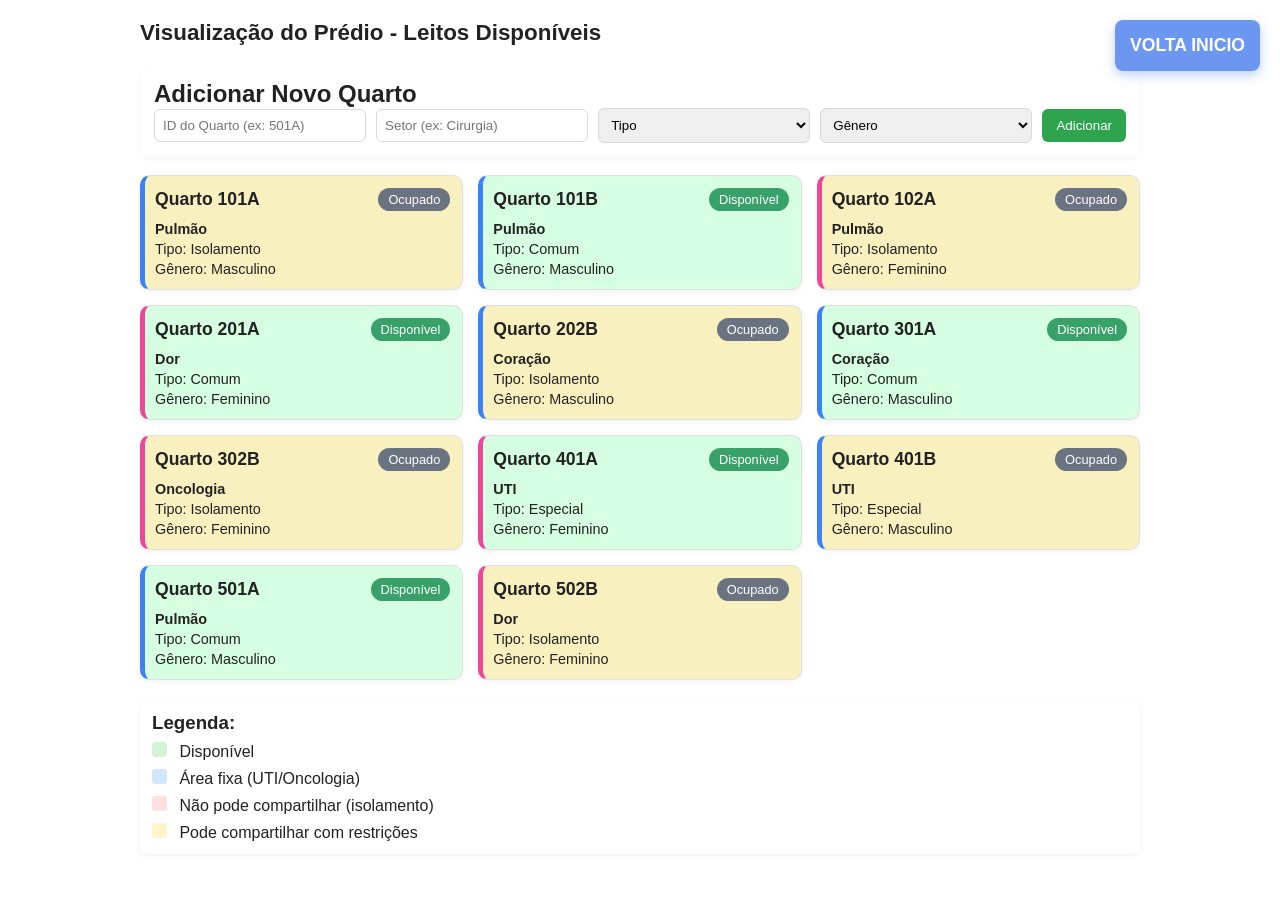
==== predio.html @ dd547dcc "Initial commit" ====
<!DOCTYPE html>
<html lang="pt-BR">
    <head>
        <meta charset="UTF-8">
        <meta name="viewport" content="width=device-width, initial-scale=1.0">
        <title>Leitos Disponíveis</title>
        <link rel="stylesheet" href="styles.css">
    </head>
    <body>
        <div class="container">
            <header>
                <h1>Visualização do Prédio - Leitos Disponíveis</h1>
                
                <a href="index.html" ><button class="home">Volta inicio</button></a>
                
            </header>

            <section class="add-room-section">
                <h2>Adicionar Novo Quarto</h2>
                <form id="addRoomForm">
                    <input id="quartoId" type="text" placeholder="ID do Quarto (ex: 501A)" required />
                    <input id="setor" type="text" placeholder="Setor (ex: Cirurgia)" required />
                    <select id="tipo" required>
                        <option value="">Tipo</option>
                        <option value="Comum">Comum</option>
                        <option value="Isolamento">Isolamento</option>
                        <option value="Pós-operatório">Pós-operatório</option>
                        <option value="Crítico">Crítico (UTI)</option>
                    </select>
                    <select id="genero" required>
                        <option value="">Gênero</option>
                        <option value="Masculino">Masculino</option>
                        <option value="Feminino">Feminino</option>
                    </select>
                    <button type="submit">Adicionar</button>
                </form>
            </section>

            <main>
                <div class="quartos-grid">
                    <!-- Card de quarto -->
                    <div class="quarto-card ocupado Masculino">
                        <div class="quarto-header">
                            <h3>Quarto 101A</h3>
                            <span class="status">Ocupado</span>
                        </div>
                        <div class="quarto-body">
                            <p><strong>Pulmão</strong></p>
                            <p>Tipo: Isolamento</p>
                            <p>Gênero: Masculino</p>
                        </div>
                    </div>

                    <!-- Quarto 101B - Disponível -->
                    <div class="quarto-card disponivel Masculino">
                        <div class="quarto-header">
                            <h3>Quarto 101B</h3>
                            <span class="status">Disponível</span>
                        </div>
                        <div class="quarto-body">
                            <p><strong>Pulmão</strong></p>
                            <p>Tipo: Comum</p>
                            <p>Gênero: Masculino</p>
                        </div>
                    </div>

                    <!-- Quarto 102A - Ocupado -->
                    <div class="quarto-card ocupado Feminino">
                        <div class="quarto-header">
                            <h3>Quarto 102A</h3>
                            <span class="status">Ocupado</span>
                        </div>
                        <div class="quarto-body">
                            <p><strong>Pulmão</strong></p>
                            <p>Tipo: Isolamento</p>
                            <p>Gênero: Feminino</p>
                        </div>
                    </div>

                    <!-- Quarto 201A - Disponível (Dor) -->
                    <div class="quarto-card disponivel Feminino comum">
                        <div class="quarto-header">
                            <h3>Quarto 201A</h3>
                            <span class="status">Disponível</span>
                        </div>
                        <div class="quarto-body">
                            <p><strong>Dor</strong></p>
                            <p>Tipo: Comum</p>
                            <p>Gênero: Feminino</p>
                        </div>
                    </div>

                    <!-- Quarto 202B - Ocupado (Coração) -->
                    <div class="quarto-card ocupado Masculino isolamento">
                        <div class="quarto-header">
                            <h3>Quarto 202B</h3>
                            <span class="status">Ocupado</span>
                        </div>
                        <div class="quarto-body">
                            <p><strong>Coração</strong></p>
                            <p>Tipo: Isolamento</p>
                            <p>Gênero: Masculino</p>
                        </div>
                    </div>

                    <!-- Quarto 301A - Disponível (Coração) -->
                    <div class="quarto-card disponivel Masculino comum">
                        <div class="quarto-header">
                            <h3>Quarto 301A</h3>
                            <span class="status">Disponível</span>
                        </div>
                        <div class="quarto-body">
                            <p><strong>Coração</strong></p>
                            <p>Tipo: Comum</p>
                            <p>Gênero: Masculino</p>
                        </div>
                    </div>

                    <!-- Quarto 302B - Ocupado (Oncologia) -->
                    <div class="quarto-card ocupado Feminino isolamento">
                        <div class="quarto-header">
                            <h3>Quarto 302B</h3>
                            <span class="status">Ocupado</span>
                        </div>
                        <div class="quarto-body">
                            <p><strong>Oncologia</strong></p>
                            <p>Tipo: Isolamento</p>
                            <p>Gênero: Feminino</p>
                        </div>
                    </div>

                    <!-- Quarto 401A - UTI (Disponível) -->
                    <div class="quarto-card disponivel Feminino especial">
                        <div class="quarto-header">
                            <h3>Quarto 401A</h3>
                            <span class="status">Disponível</span>
                        </div>
                        <div class="quarto-body">
                            <p><strong>UTI</strong></p>
                            <p>Tipo: Especial</p>
                            <p>Gênero: Feminino</p>
                        </div>
                    </div>

                    <!-- Quarto 401B - UTI (Ocupado) -->
                    <div class="quarto-card ocupado Masculino especial">
                        <div class="quarto-header">
                            <h3>Quarto 401B</h3>
                            <span class="status">Ocupado</span>
                        </div>
                        <div class="quarto-body">
                            <p><strong>UTI</strong></p>
                            <p>Tipo: Especial</p>
                            <p>Gênero: Masculino</p>
                        </div>
                    </div>

                    <!-- Quarto 501A - Disponível (Pulmão) -->
                    <div class="quarto-card disponivel Masculino comum">
                        <div class="quarto-header">
                            <h3>Quarto 501A</h3>
                            <span class="status">Disponível</span>
                        </div>
                        <div class="quarto-body">
                            <p><strong>Pulmão</strong></p>
                            <p>Tipo: Comum</p>
                            <p>Gênero: Masculino</p>
                        </div>
                    </div>

                    <!-- Quarto 502B - Ocupado (Dor) -->
                    <div class="quarto-card ocupado Feminino isolamento">
                        <div class="quarto-header">
                            <h3>Quarto 502B</h3>
                            <span class="status">Ocupado</span>
                        </div>
                        <div class="quarto-body">
                            <p><strong>Dor</strong></p>
                            <p>Tipo: Isolamento</p>
                            <p>Gênero: Feminino</p>
                        </div>
                    </div>


                    <!-- Adicione outros quartos copiando os cards acima -->
                </div>
            </main>

            <!-- Legenda -->
            <footer>
                <div class="legend">
                    <h3>Legenda:</h3>
                    <div><span class="legend-box disponivel"></span> Disponível</div>
                    <div><span class="legend-box area-fixa"></span> Área fixa (UTI/Oncologia)</div>
                    <div><span class="legend-box nao-compartilhar"></span> Não pode compartilhar (isolamento)</div>
                    <div><span class="legend-box restrito"></span> Pode compartilhar com restrições</div>
                </div>
            </footer>
        </div>
    </body>
</html>
---- styles.css ----
/* ======= RESET ======= */
* {
    margin: 0;
    padding: 0;
    box-sizing: border-box;
    font-family: Arial, sans-serif;
}

/* ======= BODY ======= */
body {
    padding: 20px;
    color: #222;
}

.container {
    max-width: 1000px;
    margin: 0 auto;
}

header h1 {
    width: 700px;
    font-size: 1.4rem;
    margin-bottom: 20px;
}

/* ======= GRID DE QUARTOS ======= */
.quartos-grid {
    display: grid;
    grid-template-columns: repeat(auto-fill, minmax(240px, 1fr));
    gap: 15px;
}

.add-room-section{
    background-color: #f0f2f5;
    box-shadow:0 2px 6px rgba(0,0,0,0.04);
}

/* ======= QUARTO CARD ======= */
.quarto-card {
    background: #fff;
    border: 1px solid #e0e0e0;
    border-radius: 10px;
    padding: 12px;
    box-shadow: 0 2px 6px rgba(0, 0, 0, 0.05);
    transition: transform 0.2s ease, box-shadow 0.2s ease, background 0.2s ease;
    cursor: pointer;
}

/* Efeito ao passar o mouse */
.quarto-card:hover {
    background: #f0f2f5;
    transform: translateY(-3px);
    box-shadow: 0 4px 10px rgba(0, 0, 0, 0.08);
}

/* Efeito ao clicar */
.quarto-card:active {
    transform: translateY(0);
    box-shadow: 0 6px 14px rgba(0, 0, 0, 0.12);
}

/* ======= CABEÇALHO DO CARD ======= */
.quarto-header {
    display: flex;
    justify-content: space-between;
    align-items: center;
}

.quarto-header h3 {
    font-size: 1.1rem;
}

/* ======= STATUS ======= */
.status {
    padding: 4px 10px;
    border-radius: 20px;
    font-size: 0.8rem;
    color: white;
}

.ocupado .status {
    background: #6b7280;
    /* Cinza */
}

.disponivel .status {
    background: #38a169;
    /* Verde */
}

    

/* ======= CORPO DO CARD ======= */
.quarto-body {
    margin-top: 10px;
    font-size: 0.9rem;
}

.quarto-body p {
    margin-top: 4px;
}

/* ======= LEGENDA ======= */
footer {
    margin-top: 20px;
    padding: 12px;
    background: #fff;
    border-radius: 8px;
    box-shadow: 0 2px 6px rgba(0, 0, 0, 0.05);
}

.legend div {
    margin-top: 8px;
}

.legend-box {
    display: inline-block;
    width: 15px;
    height: 15px;
    margin-right: 8px;
    border-radius: 3px;
}

.legend-box.disponivel {
    background: #d4f3d4;
}

.legend-box.area-fixa {
    background: #d0e7ff;
}

.legend-box.nao-compartilhar {
    background: #ffe0e0;
}

.legend-box.restrito {
    background: #fff5cc;
}

/* ======= GÊNERO ======= */
.Masculino {
    border-left: 5px solid #3b82f6; /* Azul */
    padding-left: 10px;
}
.Feminino {
    border-left: 5px solid #ec4899; /* Rosa */
    padding-left: 10px;
}


/* ======= ÁREAS ESPECIAIS ======= */
.disponivel {
    background: #aafdc17b;
}

.ocupado {
    background: #f5e48d8c;
}

.restrito {
    background: #d7212196;
}

.add-room-section {
background:#fff; padding:14px; border-radius:8px; margin-bottom:18px;
box-shadow:0 2px 6px rgba(0,0,0,0.04);
}
.add-room-section form { display:flex; gap:10px; flex-wrap:wrap; align-items:center; }
.add-room-section input, .add-room-section select {
padding:8px; border-radius:6px; border:1px solid #d6d9dd; min-width:150px; flex:1 1 160px;
}
.add-room-section button {
background:#2ea44f; color:white; border:none; padding:9px 14px; border-radius:6px; cursor:pointer;
}
.add-room-section button:hover { opacity:0.95; }

/* ==== AREA PRICIPAL ==== */

.home{
    transition: margin-left 0.3s ease;
    position: fixed;
    top: 20px;
    right: 20px;
    background: #2564ebab;
    color: white;
    border: none;
    padding: 15px 15px;
    font-size: 1.1rem;
    border-radius: 8px;
    cursor: pointer;
    transition: background 0.3s;
    z-index: 1001;
    align-items: center;
    display: flex;
    gap: 8px;
    box-shadow: 0 4px 10px rgba(0, 0, 0, 0.1);
    font-weight: bold;
    text-transform: uppercase;
    box-shadow: 0 4px 12px rgba(37, 99, 235, 0.3);
}

.home:hover {
    background: #1d4ed8;
}

.header-buttons{
    display: flex;
    justify-content: center;
    align-items: center;
    gap: 10px;
}
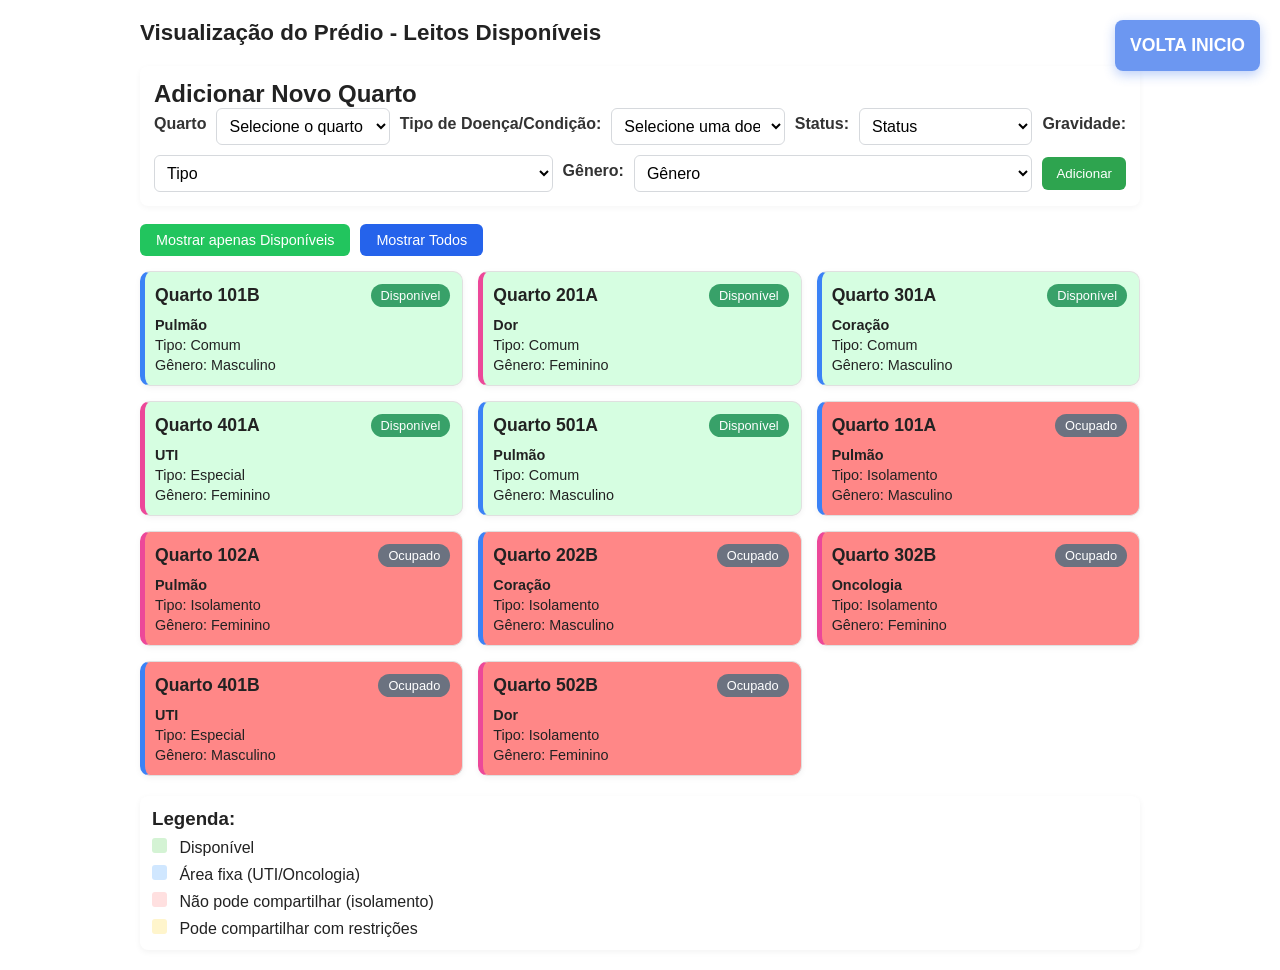
==== commit be6d9490: "Finalizando trabalho" ====
--- a/predio.html
+++ b/predio.html
@@ -10,31 +10,117 @@
         <div class="container">
             <header>
                 <h1>Visualização do Prédio - Leitos Disponíveis</h1>
-                
-                <a href="index.html" ><button class="home">Volta inicio</button></a>
-                
+
+                <a href="index.html"><button class="home">Volta inicio</button></a>
+
             </header>
 
             <section class="add-room-section">
                 <h2>Adicionar Novo Quarto</h2>
                 <form id="addRoomForm">
-                    <input id="quartoId" type="text" placeholder="ID do Quarto (ex: 501A)" required />
-                    <input id="setor" type="text" placeholder="Setor (ex: Cirurgia)" required />
-                    <select id="tipo" required>
-                        <option value="">Tipo</option>
-                        <option value="Comum">Comum</option>
-                        <option value="Isolamento">Isolamento</option>
-                        <option value="Pós-operatório">Pós-operatório</option>
-                        <option value="Crítico">Crítico (UTI)</option>
+                    <label for="quartoId">Quarto</label>
+                    <select id="quartoId" name="quartoId" required>
+                        <option value="">Selecione o quarto</option>
+
+                        <optgroup label="Andar 1 — Pulmão">
+                            <option value="101A">101A — Disponível</option>
+                            <option value="101B">101B — Ocupado</option>
+                            <option value="102A">102A — Disponível</option>
+                        </optgroup>
+
+                        <optgroup label="Andar 2 — Cirurgia / Coração">
+                            <option value="201A">201A — Disponível (Cirurgia)</option>
+                            <option value="202B">202B — Ocupado (Coração)</option>
+                        </optgroup>
+
+                        <optgroup label="UTI">
+                            <option value="401A">401A — Disponível (UTI)</option>
+                            <option value="401B">401B — Ocupado (UTI)</option>
+                        </optgroup>
                     </select>
-                    <select id="genero" required>
-                        <option value="">Gênero</option>
-                        <option value="Masculino">Masculino</option>
-                        <option value="Feminino">Feminino</option>
-                    </select>
-                    <button type="submit">Adicionar</button>
+                    <label for="doenca">Tipo de Doença/Condição:</label>
+<select id="doenca" name="doenca" required>
+    <option value="">Selecione uma doença</option>
+
+    <!-- Pós-operatório -->
+    <optgroup label="Pós-operatório">
+        <option value="hernioplastia">Hernioplastia</option>
+        <option value="apendicectomia-peritonite">Apendicectomia com peritonite</option>
+        <option value="tireoidectomia">Tireoidectomia</option>
+        <option value="artroplastia-quadril">Artroplastia de quadril</option>
+        <option value="colectomia-diverticulite">Colectomia por diverticulite supurada</option>
+        <option value="mastectomia">Mastectomia</option>
+        <option value="colecistectomia-colangite">Colecistectomia com colangite</option>
+        <option value="craniotomia-eletiva">Craniotomia eletiva</option>
+        <option value="ulcera-perfurada">Cirurgia de úlcera perfurada infectada</option>
+    </optgroup>
+
+    <!-- Doenças Respiratórias -->
+    <optgroup label="Doenças Respiratórias">
+        <option value="pneumonia-bacteriana">Pneumonia bacteriana com escarro purulento</option>
+        <option value="tuberculose">Tuberculose ativa</option>
+        <option value="covid19">COVID-19</option>
+        <option value="influenza-grave">Influenza grave</option>
+        <option value="bronquiolite-viral">Bronquiolite viral aguda</option>
+    </optgroup>
+
+    <!-- Infecções Gastrointestinais -->
+    <optgroup label="Infecções Gastrointestinais">
+        <option value="clostridium">Diarreia por Clostridioides difficile</option>
+        <option value="rotavirus">Rotavírus</option>
+        <option value="norovirus">Norovírus</option>
+        <option value="salmonella">Salmonella</option>
+        <option value="shigella">Shigella</option>
+    </optgroup>
+
+    <!-- Germes Multirresistentes -->
+    <optgroup label="Germes Multirresistentes">
+        <option value="mrsa">MRSA (Staphylococcus aureus resistente à oxacilina)</option>
+        <option value="vre">VRE (Enterococcus resistente à vancomicina)</option>
+        <option value="kpc">KPC (Klebsiella pneumoniae carbapenemase)</option>
+        <option value="acinetobacter">Acinetobacter baumannii multirresistente</option>
+        <option value="pseudomonas">Pseudomonas aeruginosa multirresistente</option>
+    </optgroup>
+
+    <!-- Outros -->
+    <optgroup label="Outros Contextos de Risco">
+        <option value="ferida-infectada">Ferida infectada com secreção purulenta</option>
+        <option value="grandes-queimados">Grandes queimados</option>
+        <option value="imunossuprimido">Imunossuprimidos ou neutropênicos em contato com infectados</option>
+        <option value="transplantado">Transplantados em contato com infectados</option>
+        <option value="incontinencia-infeccao">Incontinência fecal/urinária com infecção ativa</option>
+    </optgroup>
+</select>
+
+                    <label for="status">Status:</label>
+                    <select id="status" required>
+                        <option value="">Status</option>
+                        <option value="Disponível">Disponível</option>
+                        <option value="Ocupado">Ocupado</option>
+                        <select id="tipo" required>
+
+                            <label for="gravidade">Gravidade:</label>
+                            <select id="gravidade" required>
+                                <option value="">Tipo</option>
+                                <option value="Comum">Comum</option>
+                                <option value="Isolamento">Isolamento</option>
+                                <option value="Pós-operatório">Pós-operatório</option>
+                                <option value="Crítico">Crítico (UTI)</option>
+                            </select>
+                            <label for="genero">Gênero:</label>
+                            <select id="genero" required>
+                                <option value="">Gênero</option>
+                                <option value="Masculino">Masculino</option>
+                                <option value="Feminino">Feminino</option>
+                            </select>
+                            <button type="submit">Adicionar</button>
                 </form>
             </section>
+
+            <div class="filtros">
+                <button id="filtroDisponiveis">Mostrar apenas Disponíveis</button>
+                <button id="mostrarTodos">Mostrar Todos</button>
+            </div>
 
             <main>
                 <div class="quartos-grid">
--- a/styles.css
+++ b/styles.css
@@ -30,9 +30,17 @@
     gap: 15px;
 }
 
-.add-room-section{
+.add-room-section form {
+    display: flex;
+
+    gap: 10px;
+    flex-wrap: wrap;
+    align-items: center;
+}
+
+.add-room-section {
     background-color: #f0f2f5;
-    box-shadow:0 2px 6px rgba(0,0,0,0.04);
+    box-shadow: 0 2px 6px rgba(0, 0, 0, 0.04);
 }
 
 /* ======= QUARTO CARD ======= */
@@ -88,7 +96,7 @@
     /* Verde */
 }
 
-    
+
 
 /* ======= CORPO DO CARD ======= */
 .quarto-body {
@@ -139,22 +147,26 @@
 
 /* ======= GÊNERO ======= */
 .Masculino {
-    border-left: 5px solid #3b82f6; /* Azul */
+    border-left: 5px solid #3b82f6;
+    /* Azul */
     padding-left: 10px;
 }
+
 .Feminino {
-    border-left: 5px solid #ec4899; /* Rosa */
+    border-left: 5px solid #ec4899;
+    /* Rosa */
     padding-left: 10px;
 }
 
 
 /* ======= ÁREAS ESPECIAIS ======= */
 .disponivel {
+    order: -1;
     background: #aafdc17b;
 }
 
 .ocupado {
-    background: #f5e48d8c;
+    background: #ff5656b4;
 }
 
 .restrito {
@@ -162,21 +174,45 @@
 }
 
 .add-room-section {
-background:#fff; padding:14px; border-radius:8px; margin-bottom:18px;
-box-shadow:0 2px 6px rgba(0,0,0,0.04);
-}
-.add-room-section form { display:flex; gap:10px; flex-wrap:wrap; align-items:center; }
-.add-room-section input, .add-room-section select {
-padding:8px; border-radius:6px; border:1px solid #d6d9dd; min-width:150px; flex:1 1 160px;
-}
+    background: #fff;
+    padding: 14px;
+    border-radius: 8px;
+    margin-bottom: 18px;
+    box-shadow: 0 2px 6px rgba(0, 0, 0, 0.04);
+}
+
+.add-room-section form {
+    display: flex;
+    gap: 10px;
+    flex-wrap: wrap;
+    align-items: center;
+}
+
+.add-room-section input,
+.add-room-section select {
+    padding: 8px;
+    border-radius: 6px;
+    border: 1px solid #d6d9dd;
+    min-width: 150px;
+    flex: 1 1 160px;
+}
+
 .add-room-section button {
-background:#2ea44f; color:white; border:none; padding:9px 14px; border-radius:6px; cursor:pointer;
-}
-.add-room-section button:hover { opacity:0.95; }
+    background: #2ea44f;
+    color: white;
+    border: none;
+    padding: 9px 14px;
+    border-radius: 6px;
+    cursor: pointer;
+}
+
+.add-room-section button:hover {
+    opacity: 0.95;
+}
 
 /* ==== AREA PRICIPAL ==== */
 
-.home{
+.home {
     transition: margin-left 0.3s ease;
     position: fixed;
     top: 20px;
@@ -203,9 +239,82 @@
     background: #1d4ed8;
 }
 
-.header-buttons{
+.header-buttons {
     display: flex;
     justify-content: center;
     align-items: center;
     gap: 10px;
+}
+
+.filtros {
+    display: flex;
+    gap: 10px;
+    margin: 15px 0;
+}
+
+.filtros button {
+    padding: 8px 16px;
+    border: none;
+    border-radius: 6px;
+    cursor: pointer;
+    font-size: 0.9rem;
+    transition: background 0.2s ease;
+}
+
+#filtroDisponiveis {
+    background-color: #22c55e;
+    /* verde */
+    color: white;
+}
+
+#mostrarTodos {
+    background-color: #2563eb;
+    /* azul */
+    color: white;
+}
+
+.filtros button:hover {
+    opacity: 0.9;
+}
+
+.quarto-card {
+    display: block;
+    transition: all 0.3s ease;
+}
+
+
+label {
+    display: block;
+    font-weight: bold;
+    margin-bottom: 6px;
+    color: #333;
+}
+
+select {
+    width: 100%;
+    max-width: 400px;
+    padding: 10px;
+    font-size: 1rem;
+    border: 1px solid #ccc;
+    border-radius: 8px;
+    background: #fff;
+    cursor: pointer;
+    transition: 0.3s ease;
+}
+
+select:focus {
+    outline: none;
+    border-color: #2563eb;
+    box-shadow: 0 0 5px rgba(37, 99, 235, 0.4);
+}
+
+optgroup {
+    font-weight: bold;
+    color: #444;
+    background: #f7f7f7;
+    padding: 4px 0;
+}
+
+option {
+    padding: 8px;
 }
